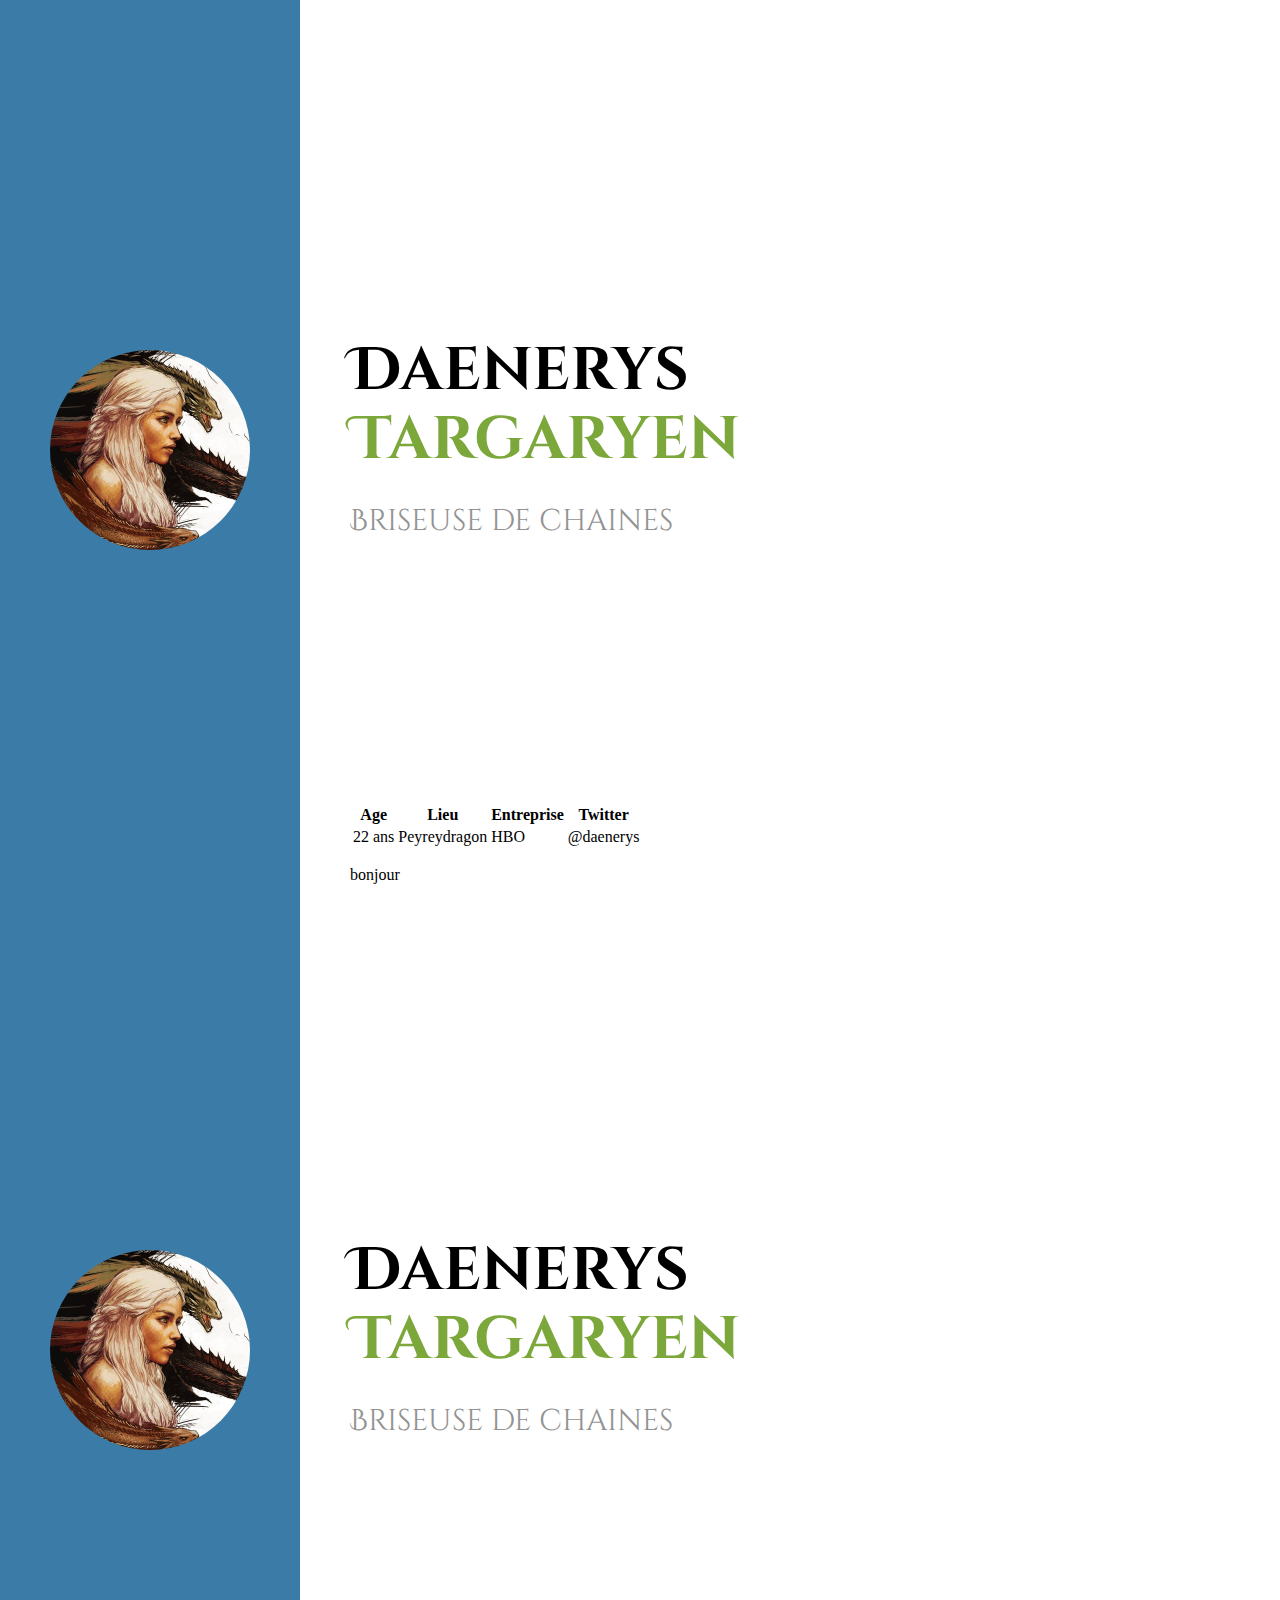
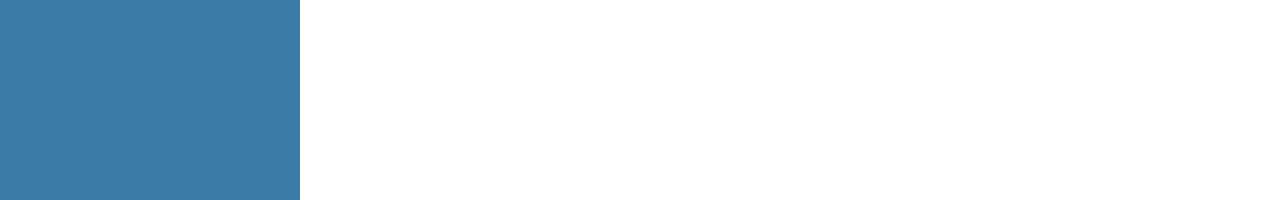
==== CV/workspace/cv.html @ 6fe1611a "tp cv 1" ====
<!DOCTYPE html>
<html lang="fr">
  <head>
    <meta charset="utf-8">
    <title>CV Daenerys Targaryen</title>
    <link rel="stylesheet" href="style.css" />
    <link rel="stylesheet" href="normalize.css" />
    <link href="https://fonts.googleapis.com/css?family=Cinzel+Decorative:400,700,900&display=swap" rel="stylesheet">  </head>
  <body>
    <div class="container">
      <div class="aside">
        <img src="../assets/avatar.jpg" alt="Avatar Daenerys Targaryen">
      </div>
      <div class="main">
        <h1 class="prenom">Daenerys</h1>
        <h1 class="nom">Targaryen</h1>
        <p class="title">Briseuse de chaines</p>

        <div class="cartouche">
          <table>
            <tbody>
              <tr>
                <th>Age</th>
                <th>Lieu</th>
                <th>Entreprise</th>
                <th>Twitter</th>
              </tr>
              <tr>
                <td>22 ans</td>
                <td>Peyreydragon</td>
                <td>HBO</td>
                <td>@daenerys</td>
              </tr>
            </tbody>
          </table>
            <p>bonjour</p>
        </div>
      </div>

    </div>

    <div class="container">
      <div class="aside">
        <img src="../assets/avatar.jpg" alt="Avatar Daenerys Targaryen">
      </div>
      <div class="main">
        <h1 class="prenom">Daenerys</h1>
        <h1 class="nom">Targaryen</h1>
        <p class="title">Briseuse de chaines</p>
      </div>
    </div>

  </body>
</html>
---- CV/workspace/style.css ----
*{
  box-sizing: border-box;
}

.container{
  max-width: 1000px;
  display: flex;
  flex-direction: row;
  bottom: 0;
  min-height: 100vh;
}

.aside{
  display: flex;
  align-items: center;
  background-color: #3B7BA7;
  width:300px;
  padding: 50px;

}

.main{
  display: flex;
  flex-direction: column;
  justify-content: center;

  padding: 50px;
  width : 700px;
}

.entete{
  display: flex;
  justify-content: center;
  flex-direction: column;
  padding: 50px;
  width : 700px;
}


.nom{
  font-weight:bold;
  color: #7ba73b;
  font-size: 60px;
  margin : 0px;
  font-family: 'Cinzel Decorative', cursive;
}

.prenom{
  font-weight: bolder;
  color: #000000;
  font-size: 60px;
  margin : 0px;
  font-family: 'Cinzel Decorative', cursive;
}

.title{
  color: #939393;
  font-size: 30px;
  height: 30px;
  margin-top : 30px;
  font-family: 'Cinzel Decorative', cursive;
}

.cartouche{
    position: absolute;
    bottom : 0;
}

img{
  max-width: 100%;
  max-height: 100%;
  border-radius: 50%;
}
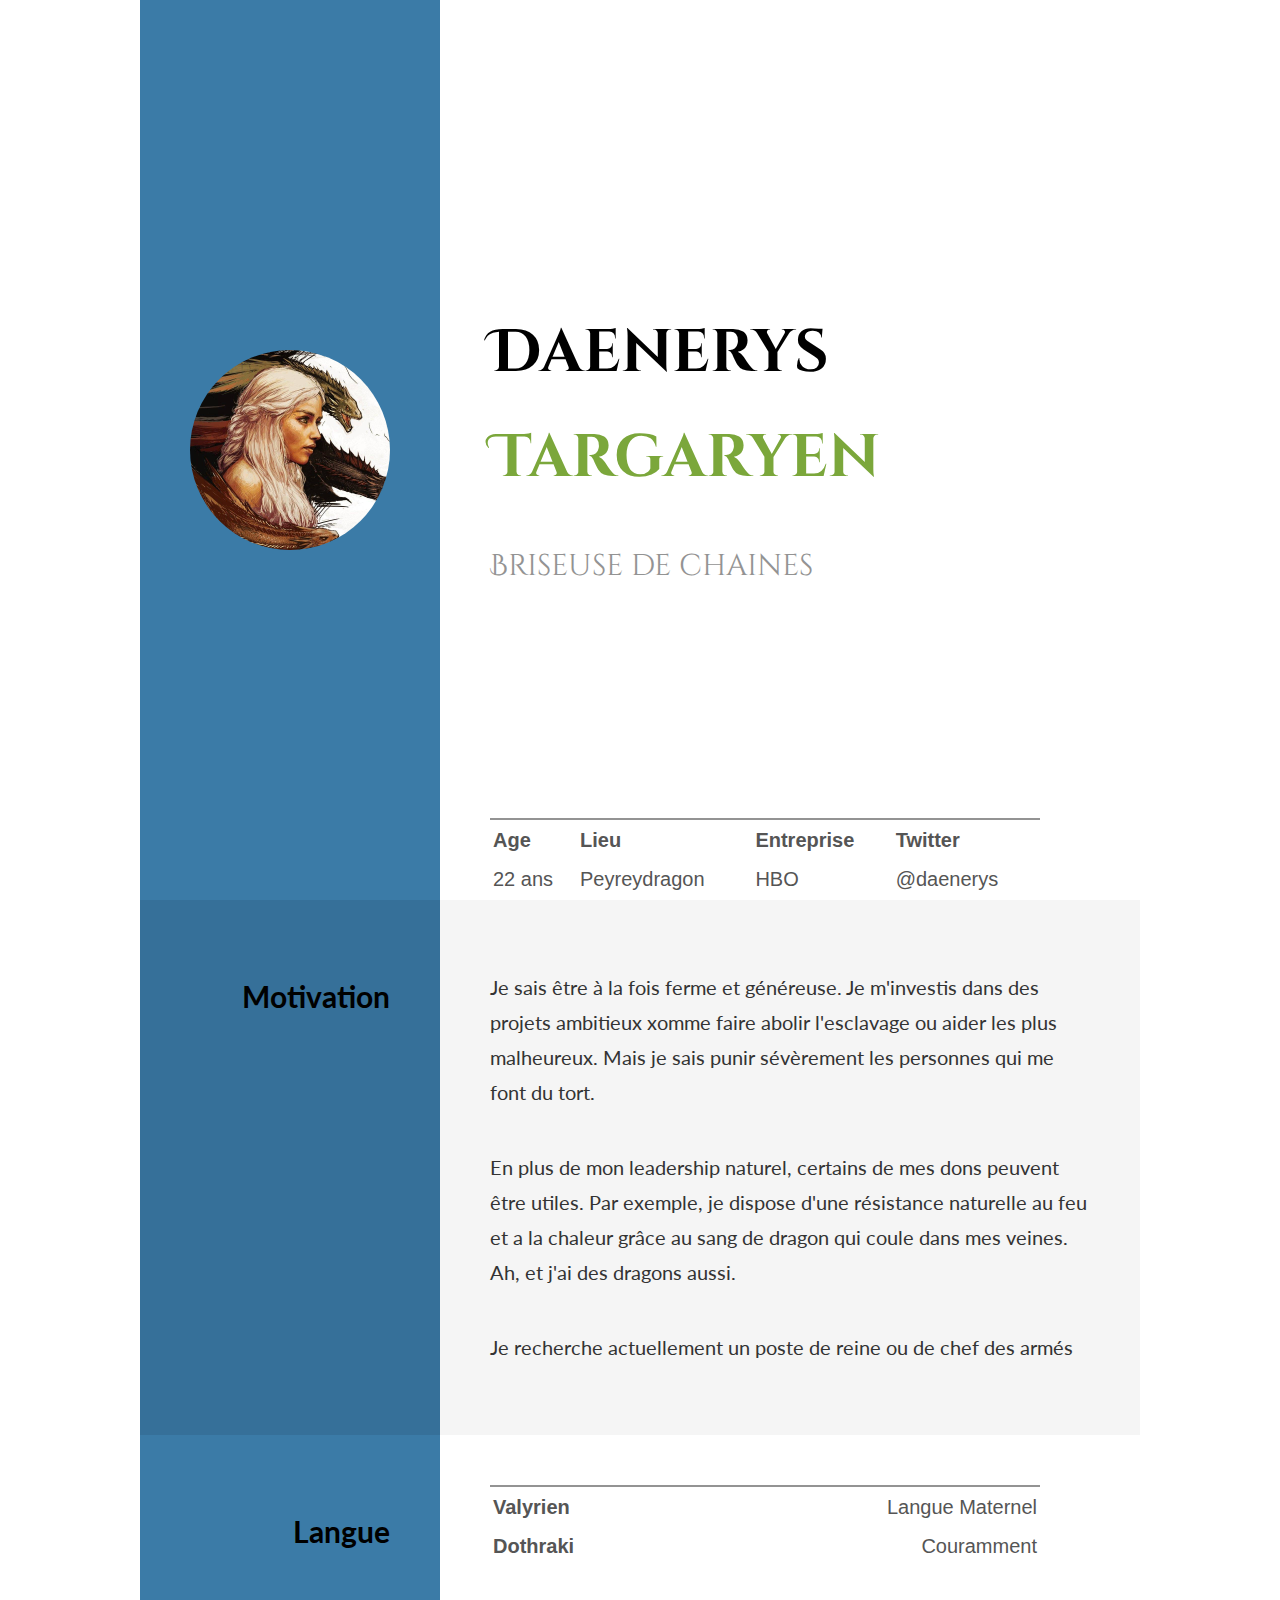
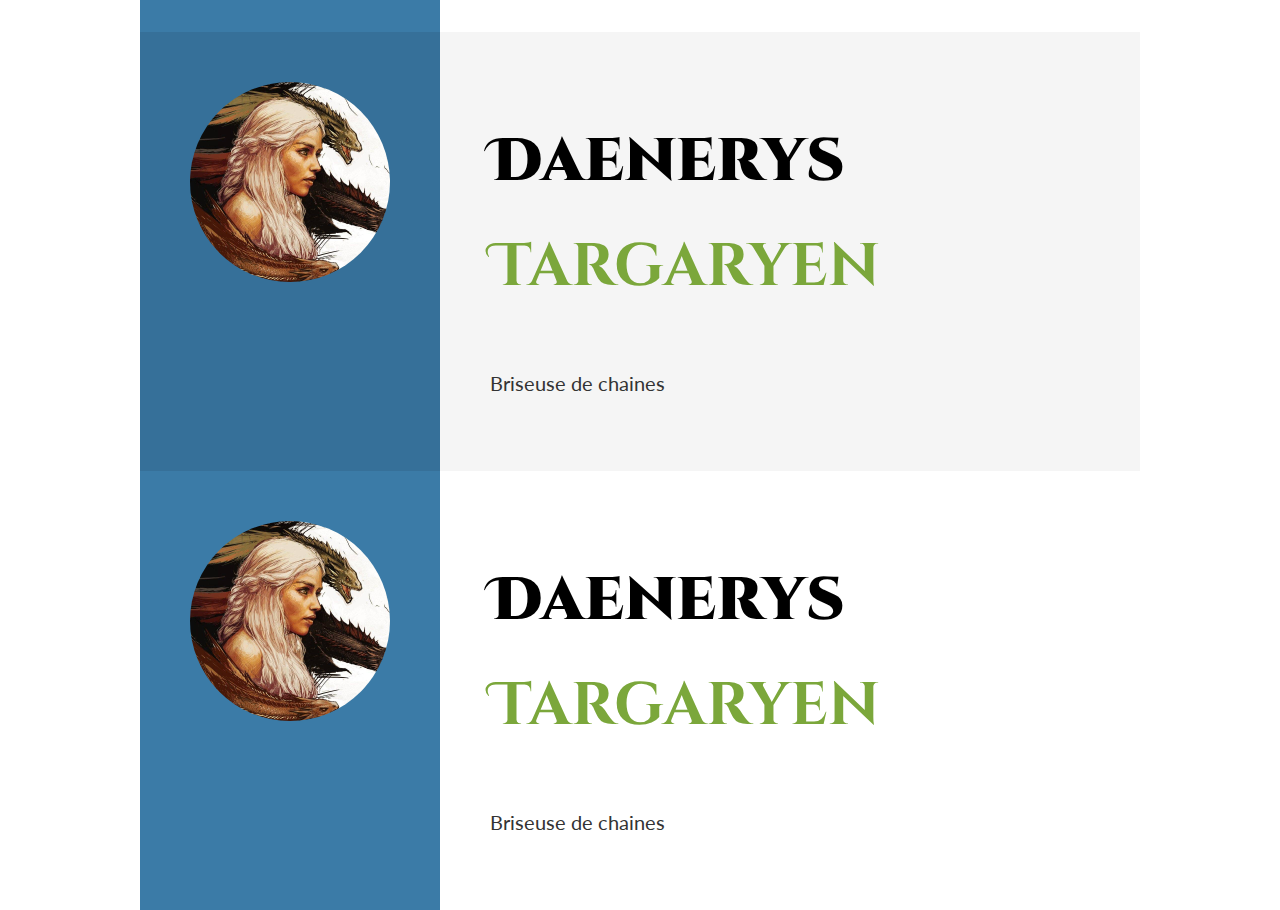
==== commit b6c5a0ec: "css" ====
--- a/CV/workspace/cv.html
+++ b/CV/workspace/cv.html
@@ -5,7 +5,9 @@
     <title>CV Daenerys Targaryen</title>
     <link rel="stylesheet" href="style.css" />
     <link rel="stylesheet" href="normalize.css" />
-    <link href="https://fonts.googleapis.com/css?family=Cinzel+Decorative:400,700,900&display=swap" rel="stylesheet">  </head>
+    <link href="https://fonts.googleapis.com/css?family=Cinzel+Decorative:400,700,900&display=swap" rel="stylesheet">
+    <link href="https://fonts.googleapis.com/css?family=Lato&display=swap" rel="stylesheet">
+   </head>
   <body>
     <div class="container">
       <div class="aside">
@@ -33,7 +35,6 @@
               </tr>
             </tbody>
           </table>
-            <p>bonjour</p>
         </div>
       </div>
 
@@ -41,14 +42,72 @@
 
     <div class="container">
       <div class="aside">
+        <h2>Motivation</h2>
+      </div>
+      <div class="main">
+        <p>Je sais être à la fois ferme et généreuse.
+        Je m'investis dans des projets ambitieux xomme faire abolir l'esclavage ou aider les plus malheureux.
+      Mais je sais punir sévèrement les personnes qui me font du tort.</p>
+
+      <p>
+        En plus de mon leadership naturel, certains de mes dons peuvent être utiles.
+        Par exemple, je dispose d'une résistance naturelle au feu et a la chaleur grâce au sang de dragon qui coule dans mes veines.
+        Ah, et j'ai des dragons aussi.
+      </p>
+      <p>
+        Je recherche actuellement un poste de reine ou de chef des armés
+      </p>
+      </div>
+    </div>
+
+    <div class="container">
+      <div class="aside">
+        <h2>Langue</h2>
+      </div>
+      <div class="main">
+        <table>
+          <tbody>
+            <tr>
+              <th style="width: 10px; overflow: hidden;">Valyrien</th>
+              <td></td>
+              <td>Langue Maternel</td>
+            </tr>
+            <tr>
+              <th>Dothraki</th>
+              <td></td>
+              <td>Couramment</td>
+            </tr>
+          </tbody>
+        </table>
+      </div>
+    </div>
+
+    <div class="container">
+      <div class="aside">
         <img src="../assets/avatar.jpg" alt="Avatar Daenerys Targaryen">
       </div>
       <div class="main">
-        <h1 class="prenom">Daenerys</h1>
-        <h1 class="nom">Targaryen</h1>
-        <p class="title">Briseuse de chaines</p>
+        <h1>
+          <div class="prenom">Daenerys</div>
+          <div class="nom">Targaryen</div>
+
+        </h1>
+        <p>Briseuse de chaines</p>
       </div>
     </div>
 
+    <div class="container">
+      <div class="aside">
+        <img src="../assets/avatar.jpg" alt="Avatar Daenerys Targaryen">
+      </div>
+      <div class="main">
+        <h1>
+          <div class="prenom">Daenerys</div>
+          <div class="nom">Targaryen</div>
+
+        </h1>
+        <p>Briseuse de chaines</p>
+      </div>
+    </div>
   </body>
 </html>
--- a/CV/workspace/style.css
+++ b/CV/workspace/style.css
@@ -8,6 +8,9 @@
   flex-direction: row;
   bottom: 0;
   min-height: 100vh;
+  margin-left: auto;
+  margin-right: auto;
+
 }
 
 .aside{
@@ -16,7 +19,6 @@
   background-color: #3B7BA7;
   width:300px;
   padding: 50px;
-
 }
 
 .main{
@@ -26,6 +28,61 @@
 
   padding: 50px;
   width : 700px;
+}
+
+
+.container:nth-of-type(n+1){
+  max-width: 1000px;
+  font-size: 20px;
+  display: flex;
+  flex-direction: row;
+  bottom: 0;
+  min-height: 100vh;
+  font-family: "Lato", sans-serif;
+  line-height: 1.75;
+  color: #333
+}
+
+.container:nth-of-type(n+2){
+  min-height: 0px;
+}
+
+.container:nth-of-type(n+2) .main{
+  display: flex;
+  flex-direction: column;
+  justify-content: flex-start;
+  color: #333;
+}
+
+.container:nth-of-type(n+2) .aside{
+  display: flex;
+  align-items: flex-start;
+  justify-content: flex-end;
+  color: black;
+  min-height: 0px;
+}
+
+.container:nth-of-type(n+2) h2{
+  margin-top: 20px;
+}
+
+.container:nth-of-type(n+2) td{
+  text-align: right;
+}
+
+.container:nth-of-type(even) .aside{
+  background-color: #3B7BA7;
+  width:300px;
+  padding: 50px;
+  background-color: #367099;
+}
+
+.container:nth-of-type(even) .main{
+
+
+  padding: 50px;
+  width : 700px;
+  background-color: #f5f5f5;
 }
 
 .entete{
@@ -64,6 +121,25 @@
 .cartouche{
     position: absolute;
     bottom : 0;
+    width: 100%;
+}
+table{
+  border-style: solid hidden hidden;
+  border-top-color: #939393;
+  border-top-width: 2px;
+  width: 100%;
+  max-width: 550px;
+}
+th{
+  color: #555555;
+  text-align: left;
+  font-weight: bold;
+  font-family: "Helvetica", Arial, sans-serif;
+}
+
+td{
+  color: #555555;
+  font-family: "Helvetica", Arial, sans-serif;
 }
 
 img{
